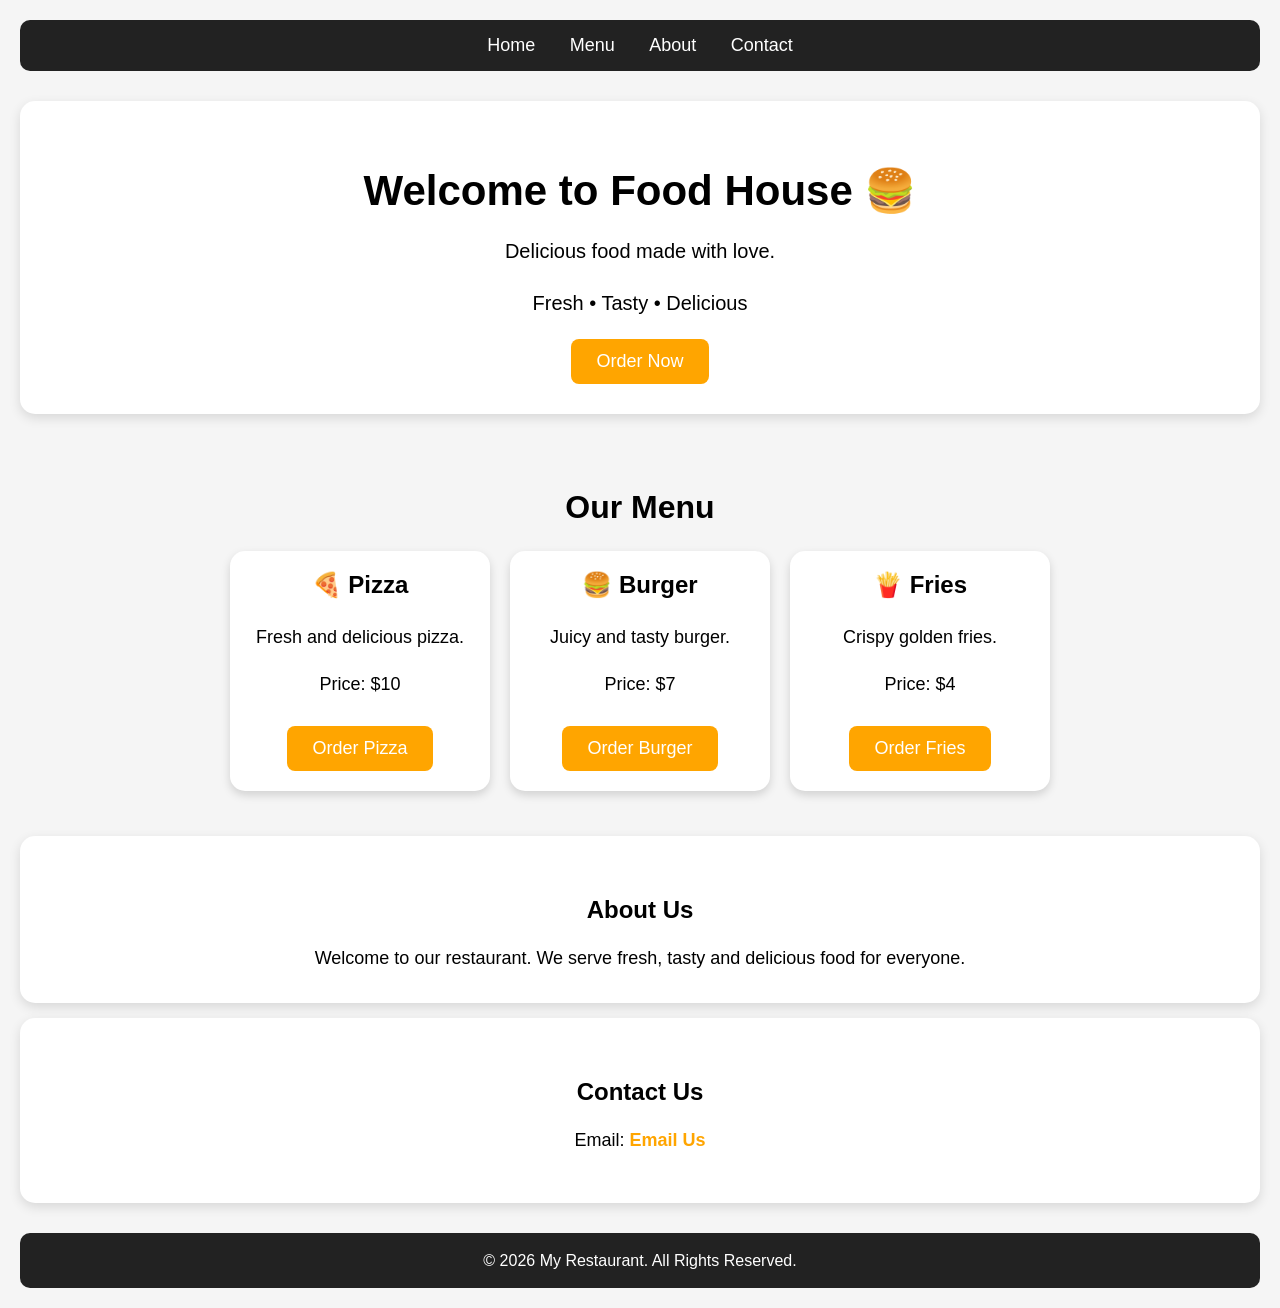
==== index.html/index.html @ 733f58bf "Add files via upload" ====
<!DOCTYPE html>
<html>
<head>
    <title>My Restaurant</title>
<style>
    body {
        font-family: Arial, sans-serif;
        text-align: center;
        background-color: #f5f5f5;
        margin: 0;
        padding: 20px;
    }

    h1 {
        font-size: 40px;
    }

    h2 {
        margin-top: 30px;
    }

    h3 {
        font-size: 24px;
    }

    p {
        font-size: 18px;
        line-height: 1.6;
    }
.menu {
    display: flex;
    justify-content: center;
    gap: 20px;
    flex-wrap: wrap;
}

.card {
    background-color: white;
    width: 220px;
    padding: 20px;
    border-radius: 15px;
    box-shadow: 0 4px 10px rgba(0, 0, 0, 0.15);
}
nav {
    background-color: #222;
    padding: 15px;
    border-radius: 10px;
    margin-bottom: 30px;
}

nav a {
    color: white;
    text-decoration: none;
    margin: 0 15px;
    font-size: 18px;
}

nav a:hover {
    color: orange;
}
button {
    background-color: orange;
    color: white;
    border: none;
    padding: 12px 25px;
    font-size: 18px;
    border-radius: 8px;
    cursor: pointer;
}

button:hover {
    background-color: darkorange;
}
h1 {
    font-size: 42px;
    margin-bottom: 10px;
}

section {
    padding: 30px;
    margin: 15px 0;
    border-radius: 15px;
}
.card {
    transition: transform 0.3s;
}

.card:hover {
    transform: translateY(-8px);
}
footer {
    background-color: #222;
    color: white;
    padding: 15px;
    margin-top: 30px;
    border-radius: 10px;
}

footer p {
    margin: 0;
    font-size: 16px;
}
@media (max-width: 600px) {

    body {
        padding: 10px;
    }

    nav {
        display: flex;
        flex-wrap: wrap;
        justify-content: center;
        gap: 8px;
    }

    nav a {
        margin: 0;
        font-size: 16px;
        padding: 8px 10px;
    }

    h1 {
        font-size: 32px;
    }

    section {
        padding: 20px;
    }

    .card {
        width: 100%;
        box-sizing: border-box;
    }

    button {
        max-width: 100%;
    }
}
#menu h2 {
    font-size: 32px;
    margin-bottom: 25px;
}

#menu .card h3 {
    margin-top: 0;
}
#home {
    background-color: white;
    box-shadow: 0 4px 12px rgba(0, 0, 0, 0.12);
}

#home p {
    font-size: 20px;
}
#about {
    background-color: white;
    box-shadow: 0 4px 12px rgba(0, 0, 0, 0.12);
}

#about p {
    max-width: 700px;
    margin: auto;
}
#contact {
    background-color: white;
    box-shadow: 0 4px 12px rgba(0, 0, 0, 0.12);
}

#contact a {
    color: orange;
    font-weight: bold;
    text-decoration: none;
}

#contact a:hover {
    text-decoration: underline;
}
.card button {
    margin-top: 10px;
}

.card a {
    text-decoration: none;
}
</style>
</head>

<body>
<nav>
    <a href="#home">Home</a>
    <a href="#menu">Menu</a>
    <a href="#about">About</a>
    <a href="#contact">Contact</a>
</nav>

   <section id="home">
    <h1>Welcome to Food House  🍔</h1>
    <p>Delicious food made with love.</p>
<p>Fresh • Tasty • Delicious</p>
<a href="#contact">
    <button>Order Now</button>
</a>
</section>
   <section id="menu">
    <h2>Our Menu</h2>

    <!-- tumhare Pizza, Burger, Fries cards -->

<div class="menu">

    <div class="card">
        <h3>🍕 Pizza</h3>
        <p>Fresh and delicious pizza.</p>
<p>Price: $10</p>
<a href="#contact">
    <button>Order Pizza</button>
</a>
    </div>

    <div class="card">
        <h3>🍔 Burger</h3>
        <p>Juicy and tasty burger.</p>
<p>Price: $7</p>
<a href="#contact">
    <button>Order Burger</button>
</a>
    </div>

    <div class="card">
        <h3>🍟 Fries</h3>
        <p>Crispy golden fries.</p>
<p>Price: $4</p>
<a href="#contact">
    <button>Order Fries</button>
</a>
    </div>

</div>
</section>
   <section id="about">

    <h2>About Us</h2>

    <p>
        Welcome to our restaurant. We serve fresh,
        tasty and delicious food for everyone.
    </p>

</section>
<section id="contact">
    <h2>Contact Us</h2>

    <p>
    Email:
    <a href="mailto:myrestaurant@example.com">
        Email Us
    </a>
</p>
</section>
<footer>
    <p>© 2026 My Restaurant. All Rights Reserved.</p>
</footer>
</body>
</html>
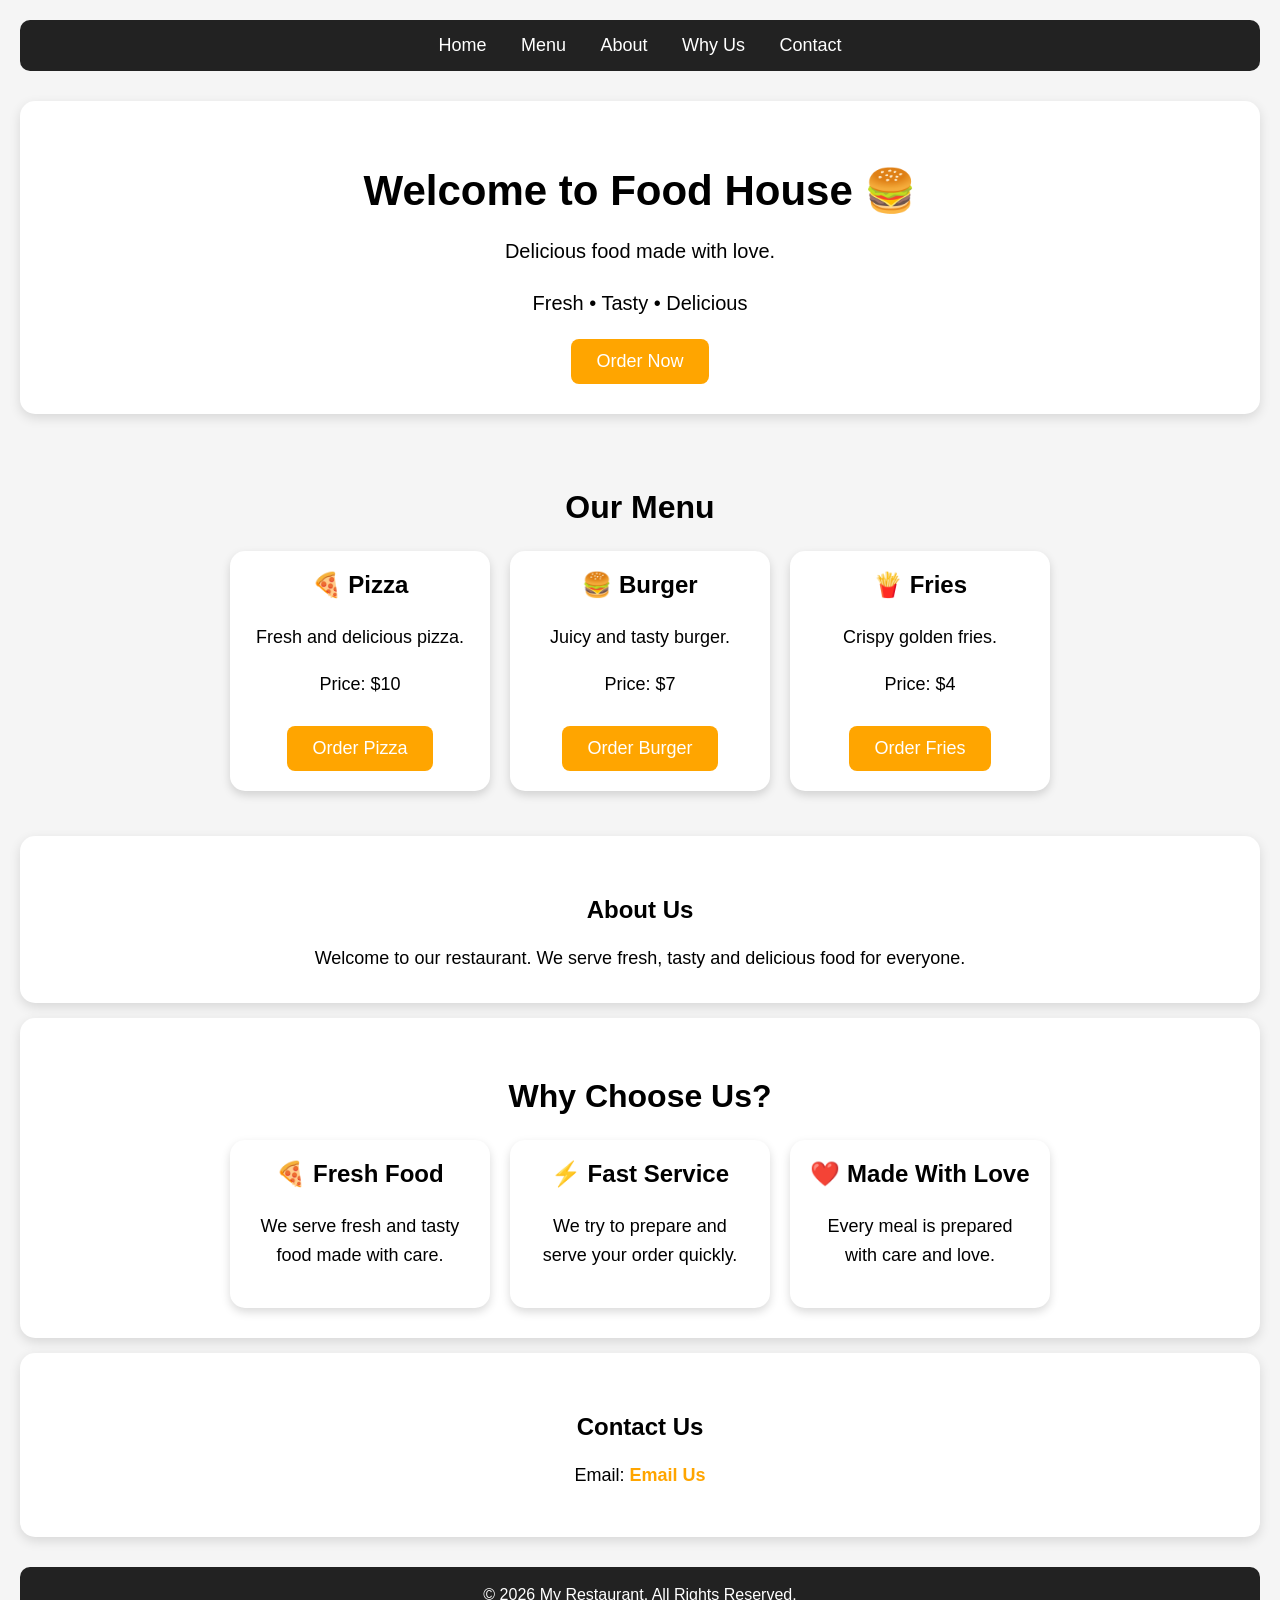
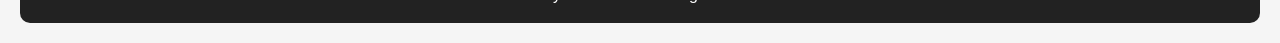
==== commit bd27999e: "Update index.html" ====
--- a/index.html/index.html
+++ b/index.html/index.html
@@ -1,7 +1,7 @@
 <!DOCTYPE html>
 <html>
 <head>
-    <title>My Restaurant</title>
+    <title>Food House</title>
 <style>
     body {
         font-family: Arial, sans-serif;
@@ -182,6 +182,19 @@
 .card a {
     text-decoration: none;
 }
+ #why-us {
+    background-color: white;
+    box-shadow: 0 4px 12px rgba(0, 0, 0, 0.12);
+}
+
+#why-us h2 {
+    font-size: 32px;
+    margin-bottom: 25px;
+}
+
+#why-us .card h3 {
+    margin-top: 0;
+}   
 </style>
 </head>
 
@@ -190,6 +203,7 @@
     <a href="#home">Home</a>
     <a href="#menu">Menu</a>
     <a href="#about">About</a>
+    <a href="#why-us">Why Us</a>
     <a href="#contact">Contact</a>
 </nav>
 
@@ -246,6 +260,26 @@
         tasty and delicious food for everyone.
     </p>
 
+</section>
+    <section id="why-us">
+    <h2>Why Choose Us?</h2>
+
+    <div class="menu">
+        <div class="card">
+            <h3>🍕 Fresh Food</h3>
+            <p>We serve fresh and tasty food made with care.</p>
+        </div>
+
+        <div class="card">
+            <h3>⚡ Fast Service</h3>
+            <p>We try to prepare and serve your order quickly.</p>
+        </div>
+
+        <div class="card">
+            <h3>❤️ Made With Love</h3>
+            <p>Every meal is prepared with care and love.</p>
+        </div>
+    </div>
 </section>
 <section id="contact">
     <h2>Contact Us</h2>
@@ -261,4 +295,4 @@
     <p>© 2026 My Restaurant. All Rights Reserved.</p>
 </footer>
 </body>
-</html>+</html>
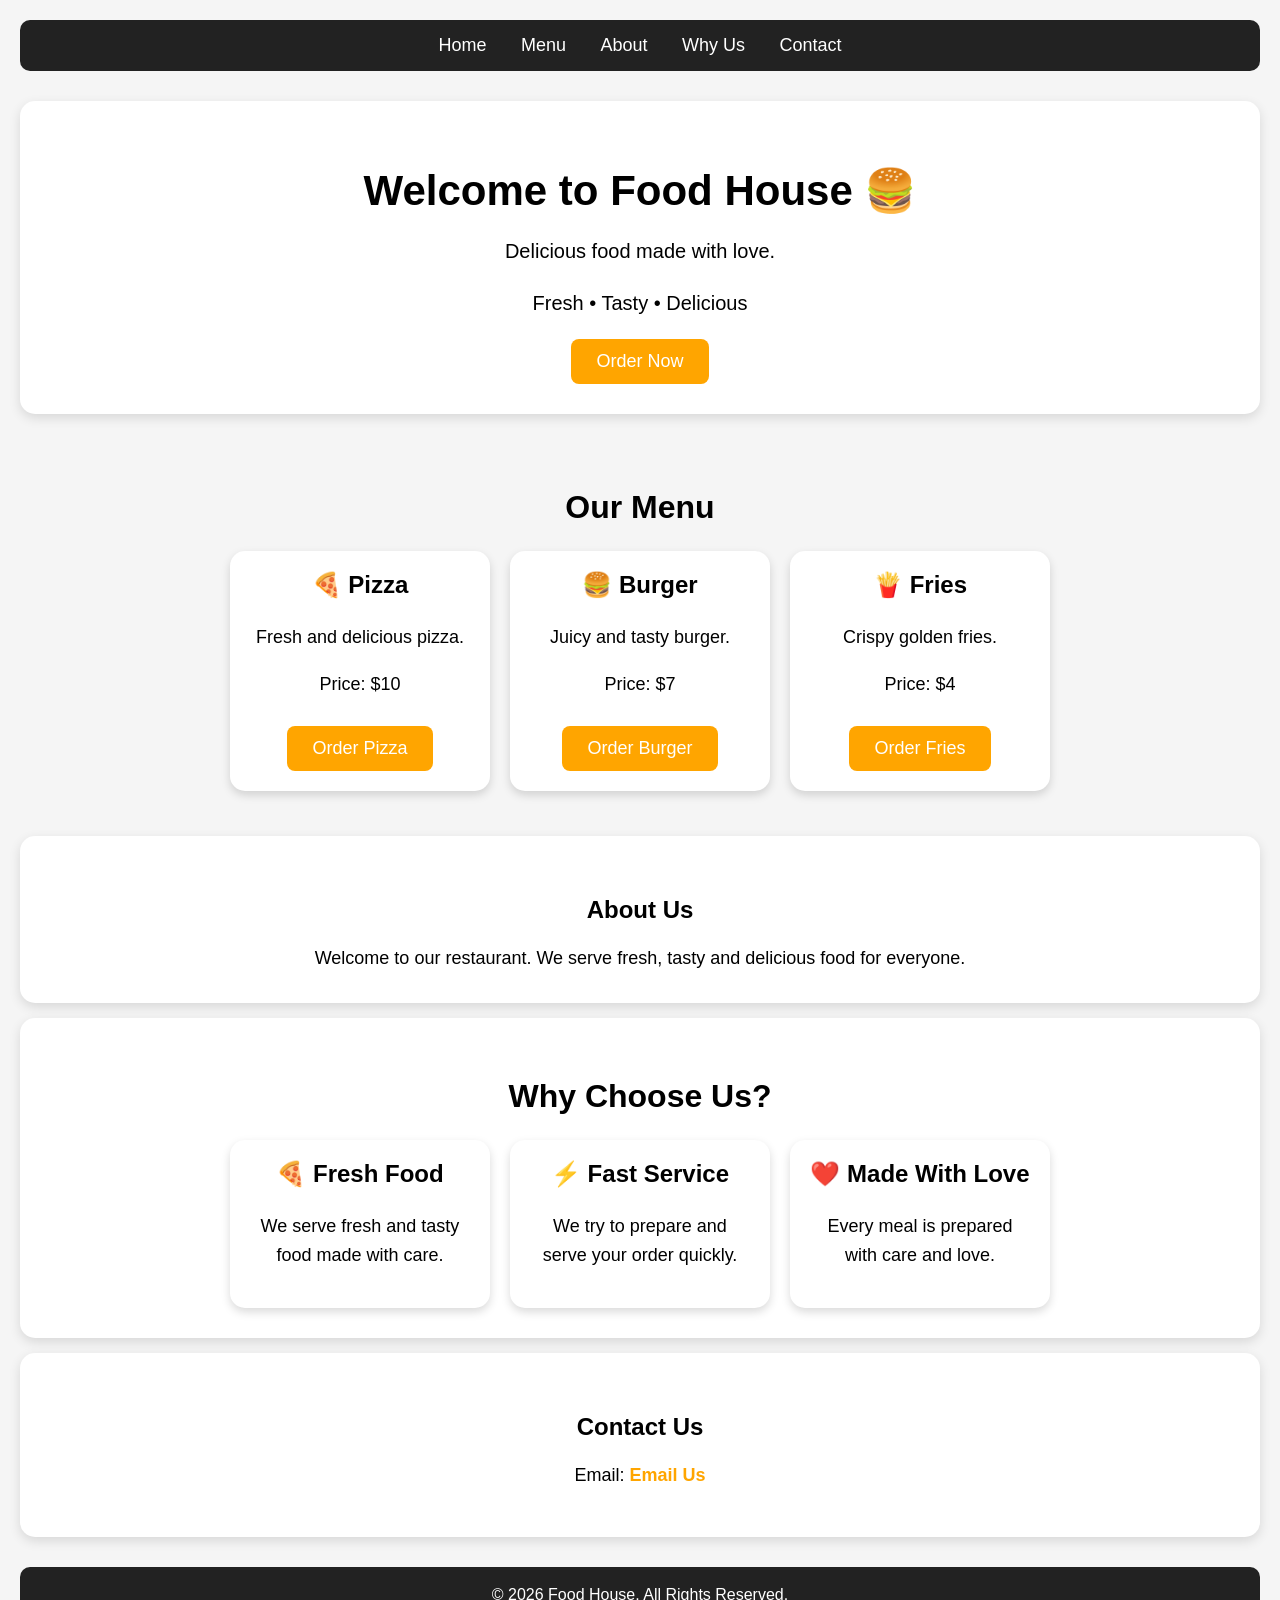
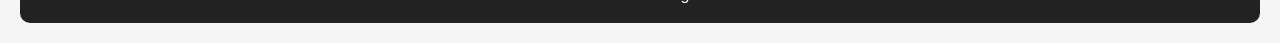
==== commit 1a3cf6be: "Update index.html" ====
--- a/index.html/index.html
+++ b/index.html/index.html
@@ -292,7 +292,7 @@
 </p>
 </section>
 <footer>
-    <p>© 2026 My Restaurant. All Rights Reserved.</p>
+    <p>© 2026 Food House. All Rights Reserved.</p>
 </footer>
 </body>
 </html>
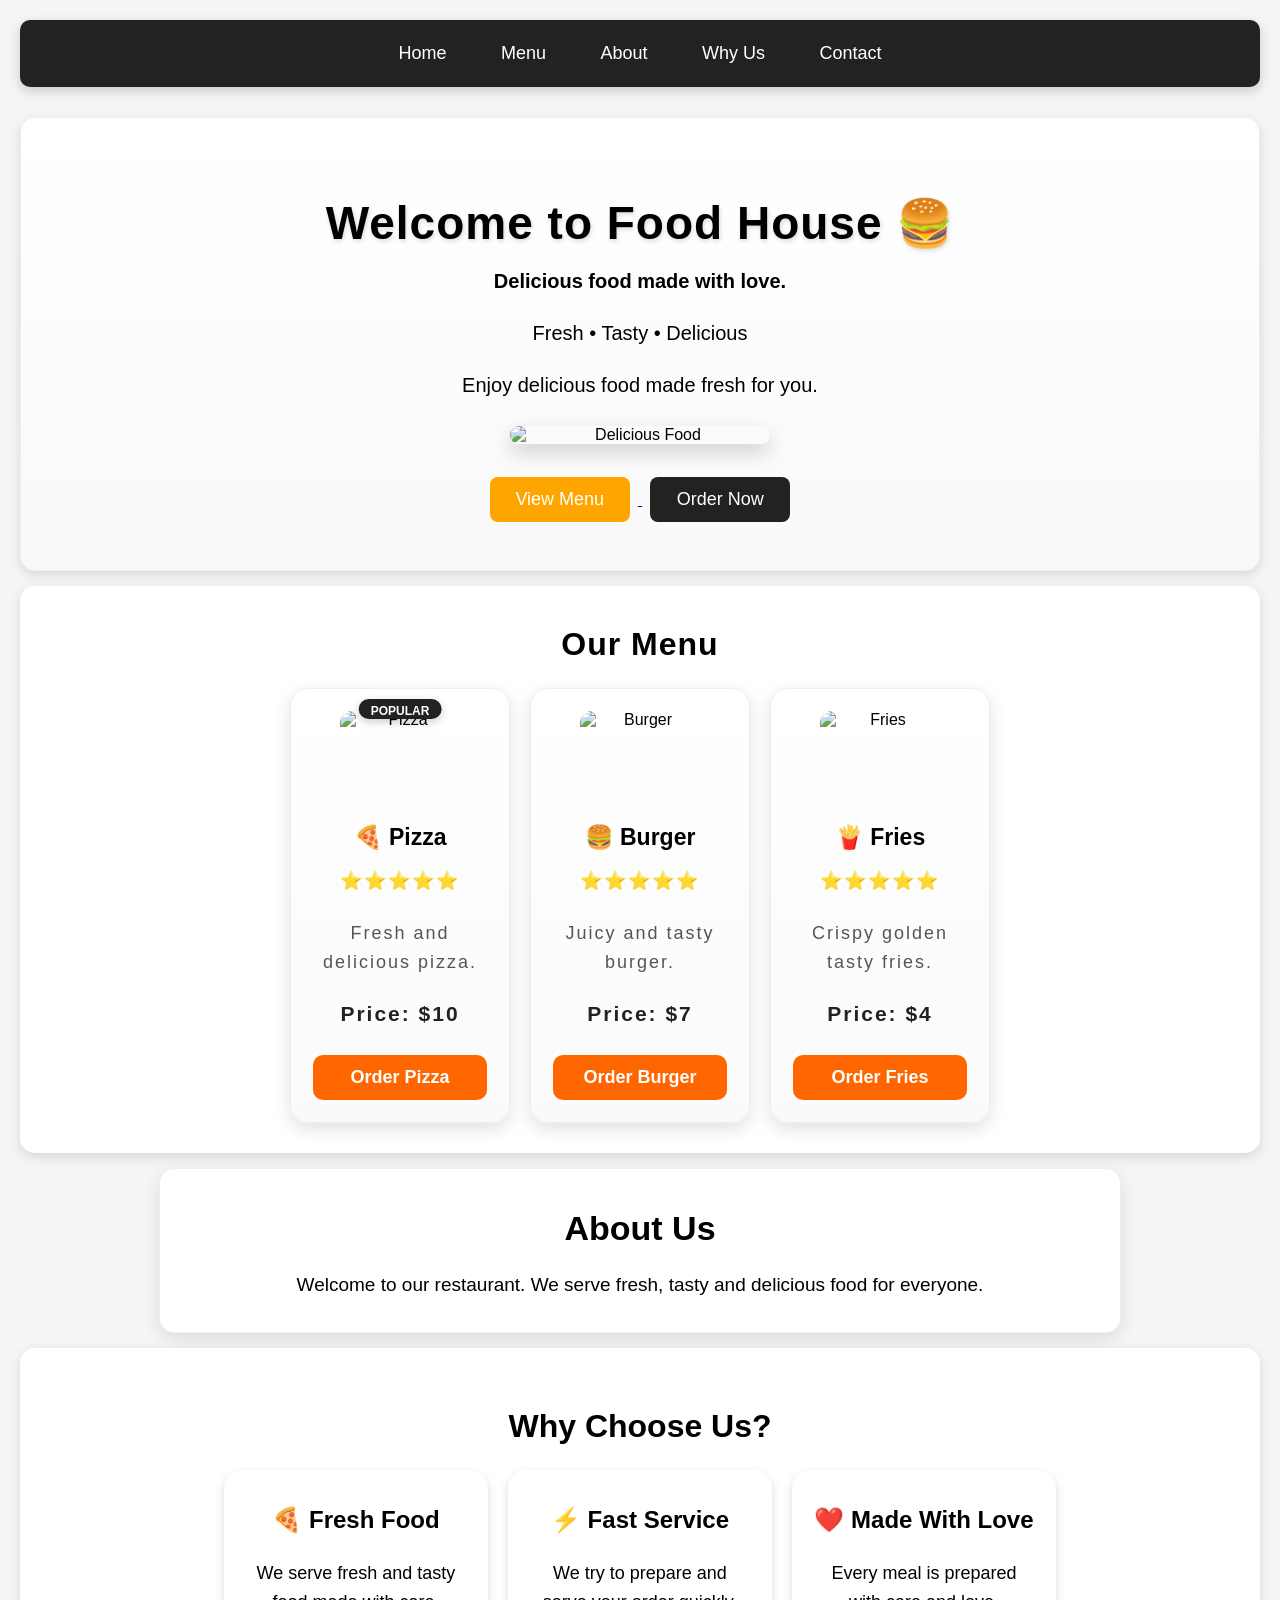
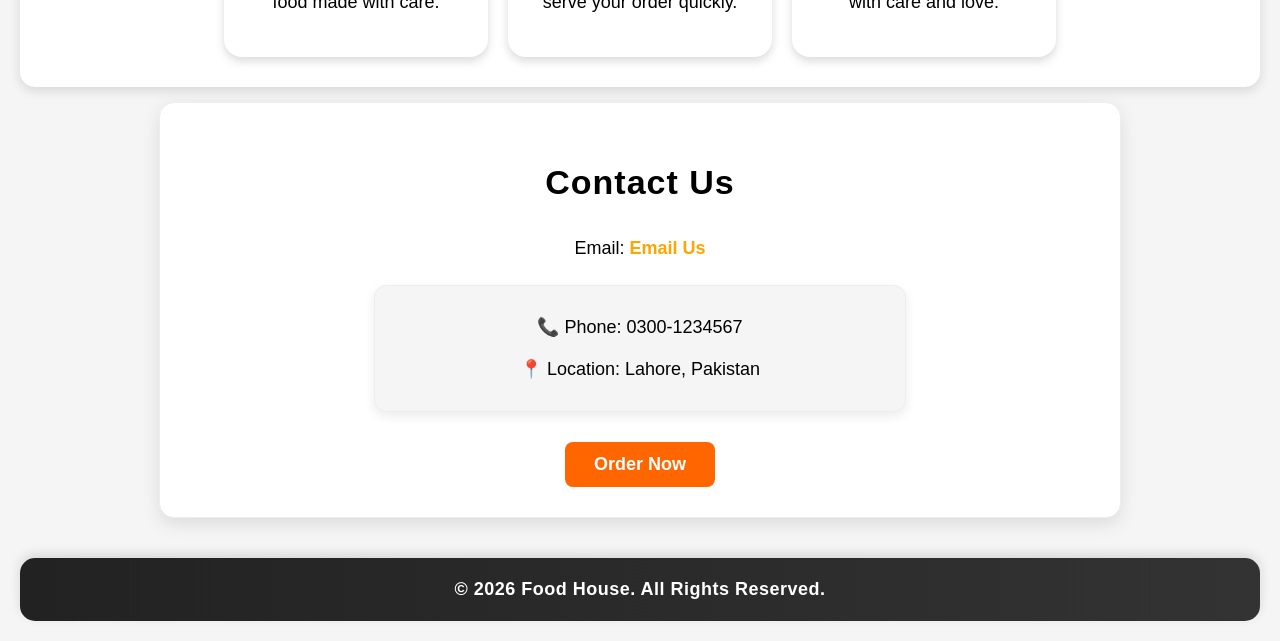
==== commit 93db1468: "Add files via upload" ====
--- a/index.html/index.html
+++ b/index.html/index.html
@@ -1,8 +1,15 @@
 <!DOCTYPE html>
 <html>
 <head>
-    <title>Food House</title>
+ <title>Food House | Fresh & Delicious Food</title>
 <style>
+ #home img {
+    margin-bottom: 25px;
+}
+
+#home button {
+    margin-top: 5px;
+}
     body {
         font-family: Arial, sans-serif;
         text-align: center;
@@ -182,7 +189,7 @@
 .card a {
     text-decoration: none;
 }
- #why-us {
+#why-us {
     background-color: white;
     box-shadow: 0 4px 12px rgba(0, 0, 0, 0.12);
 }
@@ -194,7 +201,570 @@
 
 #why-us .card h3 {
     margin-top: 0;
-}   
+}
+#home button {
+    margin: 5px;
+}
+#home button {
+    transition: transform 0.2s;
+}
+
+#home button:hover {
+    transform: scale(1.05);
+}
+
+#home a:nth-of-type(2) button {
+    background-color: #222;
+}
+
+#home a:nth-of-type(2) button:hover {
+    background-color: orange;
+}
+html {
+    scroll-behavior: smooth;
+}
+#home img {
+    width: 220px;
+    max-width: 100%;
+    height: auto;
+    border-radius: 15px;
+    box-shadow: 0 5px 15px rgba(0, 0, 0, 0.2);
+    display: block;
+    margin: 20px auto;
+}
+#home img {
+    transition: transform 0.3s;
+}
+
+#home img:hover {
+    transform: scale(1.03);
+}
+#home h1 {
+    margin-bottom: 15px;
+    letter-spacing: 1px;
+}
+#menu {
+    background-color: #fff;
+    box-shadow: 0 4px 12px rgba(0, 0, 0, 0.12);
+}
+
+#menu .card {
+    transition: transform 0.3s, box-shadow 0.3s;
+}
+
+#menu .card h3 {
+    margin-bottom: 10px;
+}
+
+#menu .card p {
+    margin-bottom: 15px;
+}
+#menu h2 {
+    letter-spacing: 1px;
+    margin-top: 10px;
+}
+#menu .card {
+    border-radius: 18px;
+}
+#menu .card {
+    padding: 22px;
+    min-height: 360px;
+    box-sizing: border-box;
+}
+#about {
+    max-width: 900px;
+    margin: 15px auto;
+}
+#about p {
+    max-width: 700px;
+    margin: 0 auto;
+}
+#about h2 {
+    margin-top: 10px;
+}
+#why-us .card {
+    border-radius: 18px;
+    padding: 22px;
+}
+#why-us .card h3 {
+    margin-bottom: 12px;
+}
+#contact h2 {
+    letter-spacing: 1px;
+    margin-bottom: 20px;
+}
+
+#contact p {
+    line-height: 1.8;
+}
+#contact {
+    max-width: 900px;
+    margin: 15px auto;
+}
+footer {
+    border-radius: 15px;
+}
+
+footer p {
+    line-height: 1.5;
+}
+nav {
+    position: sticky;
+    top: 10px;
+    z-index: 1000;
+}
+nav a {
+    transition: color 0.3s, transform 0.2s;
+    display: inline-block;
+}
+
+nav a:hover {
+    transform: translateY(-2px);
+}
+#home {
+    background: linear-gradient(to bottom, #ffffff, #f9f9f9);
+}
+#home h1 {
+    text-shadow: 1px 2px 4px rgba(0, 0, 0, 0.15);
+}
+#home p:first-of-type {
+    font-weight: bold;
+}
+#home {
+    padding-top: 40px;
+    padding-bottom: 40px;
+}
+#menu .card img {
+    width: 120px;
+    max-width: 100%;
+    height: 90px;
+    object-fit: cover;
+    border-radius: 12px;
+    display: block;
+    margin: 0 auto 15px;
+}
+#menu .card p {
+    margin: 8px 0 15px;
+    letter-spacing: 2px;
+}
+#menu .card button {
+    transition: transform 0.2s, box-shadow 0.2s;
+}
+
+#menu .card button:hover {
+    transform: scale(1.05);
+    box-shadow: 0 4px 10px rgba(0, 0, 0, 0.2);
+}
+#menu .card button {
+    min-width: 120px;
+    box-sizing: border-box;
+}
+
+#menu .card a {
+    display: inline-block;
+    margin-top: 5px;
+}
+#contact button {
+    transition: transform 0.2s, box-shadow 0.2s;
+}
+
+#contact button:hover {
+    transform: scale(1.05);
+    box-shadow: 0 4px 10px rgba(0, 0, 0, 0.2);
+}
+#contact a {
+    display: inline-block;
+    margin-top: 10px;
+}
+.contact-info {
+    background-color: #f5f5f5;
+    padding: 15px;
+    border-radius: 12px;
+    max-width: 500px;
+    margin: 20px auto;
+}
+
+.contact-info p {
+    margin: 8px 0;
+}
+#contact .contact-info + a {
+    display: inline-block;
+    margin-top: 10px;
+}
+#contact button {
+    padding: 12px 28px;
+    font-size: 18px;
+    border-radius: 8px;
+    transition: transform 0.2s, box-shadow 0.2s;
+}
+
+#contact button:hover {
+    transform: scale(1.05);
+    box-shadow: 0 4px 10px rgba(0, 0, 0, 0.2);
+}
+#contact p {
+    margin: 10px 0;
+}
+
+#contact .contact-info {
+    margin-bottom: 20px;
+}
+footer {
+    text-align: center;
+    padding: 20px;
+}
+
+footer p {
+    letter-spacing: 0.5px;
+}
+#backToTop {
+    position: fixed;
+    bottom: 20px;
+    right: 20px;
+    background: #ff6600;
+    color: white;
+    border: none;
+    padding: 12px 16px;
+    border-radius: 50%;
+    font-size: 20px;
+    cursor: pointer;
+    
+    box-shadow: 0 4px 10px rgba(0, 0, 0, 0.3);
+    transition: 0.3s;
+}
+
+#backToTop:hover {
+    background: #cc5200;
+    transform: scale(1.1);
+}
+@media (max-width: 600px) {
+    #backToTop {
+        bottom: 15px;
+        right: 15px;
+        padding: 10px 13px;
+        font-size: 16px;
+    }
+}
+
+#orderBtn {
+    background: #ff6600;
+    color: white;
+    border: none;
+    padding: 12px 25px;
+    border-radius: 8px;
+    font-size: 16px;
+    font-weight: bold;
+    cursor: pointer;
+    transition: 0.3s;
+}
+
+#orderBtn:hover {
+    background: #cc5200;
+    transform: scale(1.05);
+}
+#menu .card .popular-badge {
+    display: inline-block !important;
+    background: #222 !important;
+    color: white !important;
+    padding: 5px 12px !important;
+    border-radius: 15px !important;
+    font-size: 12px !important;
+    font-weight: bold !important;
+    margin-bottom: 10px !important;
+}
+.price {
+    font-size: 20px;
+    font-weight: bold;
+    margin-top: 10px;
+    margin-bottom: 15px;
+}
+#menu .card {
+    display: flex;
+    flex-direction: column;
+}
+
+#menu .card a {
+    margin-top: auto;
+}
+#menu .card .popular-badge {
+    height: 20px;
+    box-sizing: border-box;
+}
+#menu .card {
+    position: relative;
+}
+
+#menu .card .popular-badge {
+    position: absolute !important;
+    top: 10px;
+    left: 50%;
+    transform: translateX(-50%);
+    margin: 0 !important;
+}
+.menu {
+    display: flex;
+    gap: 20px;
+    align-items: stretch;
+}
+
+.card {
+    display: flex;
+    flex-direction: column;
+}
+
+.card > a:last-child {
+    margin-top: auto;
+}
+
+.card > a:last-child button {
+    width: 100%;
+    height: 45px;
+    box-sizing: border-box;
+}
+/* ===== Menu Card Polish ===== */
+
+#menu .card {
+    background: linear-gradient(to bottom, #ffffff, #fafafa);
+    border: 1px solid #eeeeee;
+    box-shadow: 0 6px 18px rgba(0, 0, 0, 0.12);
+    transition: transform 0.3s ease, box-shadow 0.3s ease;
+    overflow: hidden;
+}
+
+#menu .card:hover {
+    transform: translateY(-10px);
+    box-shadow: 0 12px 25px rgba(0, 0, 0, 0.18);
+}
+
+#menu .card img {
+    transition: transform 0.3s ease;
+}
+
+#menu .card:hover img {
+    transform: scale(1.06);
+}
+
+#menu .card h3 {
+    font-size: 23px;
+    margin-top: 8px;
+    margin-bottom: 8px;
+}
+
+#menu .card p {
+    color: #555;
+}
+
+#menu .card .price {
+    color: #222;
+    font-size: 21px;
+    margin-top: 5px;
+    margin-bottom: 15px;
+}
+
+#menu .card button {
+    background: #ff6600;
+    font-weight: bold;
+    border-radius: 10px;
+    width: 100%;
+    transition: background 0.3s ease, transform 0.2s ease;
+}
+
+#menu .card button:hover {
+    background: #e65c00;
+    transform: scale(1.03);
+}
+
+#menu .card .popular-badge {
+    box-shadow: 0 3px 8px rgba(0, 0, 0, 0.2);
+}
+#home {
+    position: relative;
+    overflow: hidden;
+    border: 1px solid #eeeeee;
+}
+
+#home h1 {
+    font-size: 46px;
+    margin-bottom: 15px;
+}
+
+#home p {
+    max-width: 650px;
+    margin: 0 auto 20px;
+}
+
+#home img {
+    width: 260px;
+    margin: 25px auto;
+    border-radius: 20px;
+    box-shadow: 0 8px 20px rgba(0, 0, 0, 0.18);
+}
+
+#home a button {
+    min-width: 140px;
+    margin: 8px;
+    transition: transform 0.2s ease, box-shadow 0.2s ease;
+}
+
+#home a button:hover {
+    transform: translateY(-3px);
+    box-shadow: 0 6px 14px rgba(0, 0, 0, 0.2);
+}
+
+@media (max-width: 600px) {
+    #home h1 {
+        font-size: 36px;
+    }
+
+    #home img {
+        width: 230px;
+    }
+
+    #home a button {
+        width: 100%;
+        max-width: 250px;
+    }
+}
+#about {
+    border: 1px solid #eeeeee;
+    box-shadow: 0 6px 18px rgba(0, 0, 0, 0.10);
+}
+
+#about h2 {
+    font-size: 34px;
+    margin-bottom: 20px;
+}
+
+#about p {
+    font-size: 19px;
+    line-height: 1.8;
+}
+
+@media (max-width: 600px) {
+    #about h2 {
+        font-size: 30px;
+    }
+
+    #about p {
+        font-size: 17px;
+        line-height: 1.7;
+    }
+}
+#why-us .card h3 {
+    min-height: 55px;
+    display: flex;
+    align-items: center;
+    justify-content: center;
+    margin-top: 0;
+    margin-bottom: 12px;
+}
+
+#why-us .card p {
+    min-height: 58px;
+    margin-top: 0;
+}
+#contact {
+    border: 1px solid #eeeeee;
+    box-shadow: 0 6px 18px rgba(0, 0, 0, 0.10);
+}
+
+#contact h2 {
+    font-size: 34px;
+    margin-bottom: 20px;
+}
+
+#contact .contact-info {
+    border: 1px solid #eeeeee;
+    box-shadow: 0 4px 12px rgba(0, 0, 0, 0.08);
+}
+
+#contact .contact-info p {
+    font-size: 18px;
+}
+
+#contact button {
+    min-width: 150px;
+}
+
+@media (max-width: 600px) {
+    #contact h2 {
+        font-size: 30px;
+    }
+
+    #contact .contact-info p {
+        font-size: 17px;
+    }
+
+    #contact button {
+        width: 100%;
+        max-width: 250px;
+    }
+}
+nav {
+    box-shadow: 0 4px 12px rgba(0, 0, 0, 0.18);
+    backdrop-filter: blur(5px);
+}
+
+nav a {
+    padding: 8px 10px;
+    border-radius: 8px;
+}
+
+nav a:hover {
+    background-color: #333;
+    color: orange;
+}
+footer {
+    background: linear-gradient(to right, #222, #333);
+    color: white;
+    padding: 25px 20px;
+    margin-top: 40px;
+    border-radius: 15px;
+    box-shadow: 0 -4px 12px rgba(0, 0, 0, 0.12);
+}
+
+footer p {
+    margin: 8px 0;
+    font-size: 16px;
+    line-height: 1.6;
+}
+
+footer p:first-child {
+    font-size: 18px;
+    font-weight: bold;
+}
+
+footer a {
+    color: orange;
+    text-decoration: none;
+    font-weight: bold;
+}
+
+footer a:hover {
+    text-decoration: underline;
+}
+
+@media (max-width: 600px) {
+    footer {
+        padding: 20px 15px;
+    }
+
+    footer p {
+        font-size: 15px;
+    }
+
+    footer p:first-child {
+        font-size: 17px;
+    }
+}
+footer {
+    padding: 12px 15px;
+}
+
+footer p {
+    margin: 6px 0;
+    line-height: 1.5;
+}
 </style>
 </head>
 
@@ -211,6 +781,11 @@
     <h1>Welcome to Food House  🍔</h1>
     <p>Delicious food made with love.</p>
 <p>Fresh • Tasty • Delicious</p>
+<p>Enjoy delicious food made fresh for you.</p>
+<img src="images/food-house.jpg" alt="Delicious Food">
+<a href="#menu">
+    <button>View Menu</button>
+</a>
 <a href="#contact">
     <button>Order Now</button>
 </a>
@@ -223,27 +798,38 @@
 <div class="menu">
 
     <div class="card">
+ <span class="popular-badge" style="display:inline-block; background:#222; color:white; padding:5px 12px; border-radius:15px; font-size:12px; font-weight:bold; margin-bottom:10px;">
+    POPULAR
+</span>
+ <img src="images/pizza.jpg" alt="Pizza">
         <h3>🍕 Pizza</h3>
+  <p>⭐⭐⭐⭐⭐</p>
         <p>Fresh and delicious pizza.</p>
-<p>Price: $10</p>
+<p class="price">Price: $10</p>
 <a href="#contact">
     <button>Order Pizza</button>
 </a>
     </div>
 
     <div class="card">
+ 
+  <img src="images/burger.jpg" alt="Burger">
         <h3>🍔 Burger</h3>
+ <p>⭐⭐⭐⭐⭐</p>
         <p>Juicy and tasty burger.</p>
-<p>Price: $7</p>
+<p class="price">Price: $7</p>
 <a href="#contact">
     <button>Order Burger</button>
 </a>
     </div>
 
     <div class="card">
+  
+  <img src="images/fries.jpg" alt="Fries">
         <h3>🍟 Fries</h3>
-        <p>Crispy golden fries.</p>
-<p>Price: $4</p>
+   <p>⭐⭐⭐⭐⭐</p>
+        <p>Crispy golden tasty fries.</p>
+<p class="price">Price: $4</p>
 <a href="#contact">
     <button>Order Fries</button>
 </a>
@@ -261,7 +847,7 @@
     </p>
 
 </section>
-    <section id="why-us">
+<section id="why-us">
     <h2>Why Choose Us?</h2>
 
     <div class="menu">
@@ -285,14 +871,37 @@
     <h2>Contact Us</h2>
 
     <p>
-    Email:
-    <a href="mailto:myrestaurant@example.com">
-        Email Us
-    </a>
-</p>
+        Email:
+        <a href="mailto:myrestaurant@example.com">
+            Email Us
+        </a>
+    </p>
+
+    <div class="contact-info">
+        <p>📞 Phone: 0300-1234567</p>
+        <p>📍 Location: Lahore, Pakistan</p>
+    </div>
+
+  <a href="mailto:myrestaurant@example.com">
+    <button id="orderBtn">Order Now</button>
+</a>
 </section>
 <footer>
     <p>© 2026 Food House. All Rights Reserved.</p>
+<a href="#home">
+    <button id="backToTop">Back to Top ↑</button>
+</a>
 </footer>
+<script>
+window.addEventListener("scroll", function() {
+    const backToTop = document.getElementById("backToTop");
+
+    if (window.scrollY > 300) {
+        backToTop.style.display = "block";
+    } else {
+        backToTop.style.display = "none";
+    }
+});
+</script>
 </body>
-</html>
+</html>
